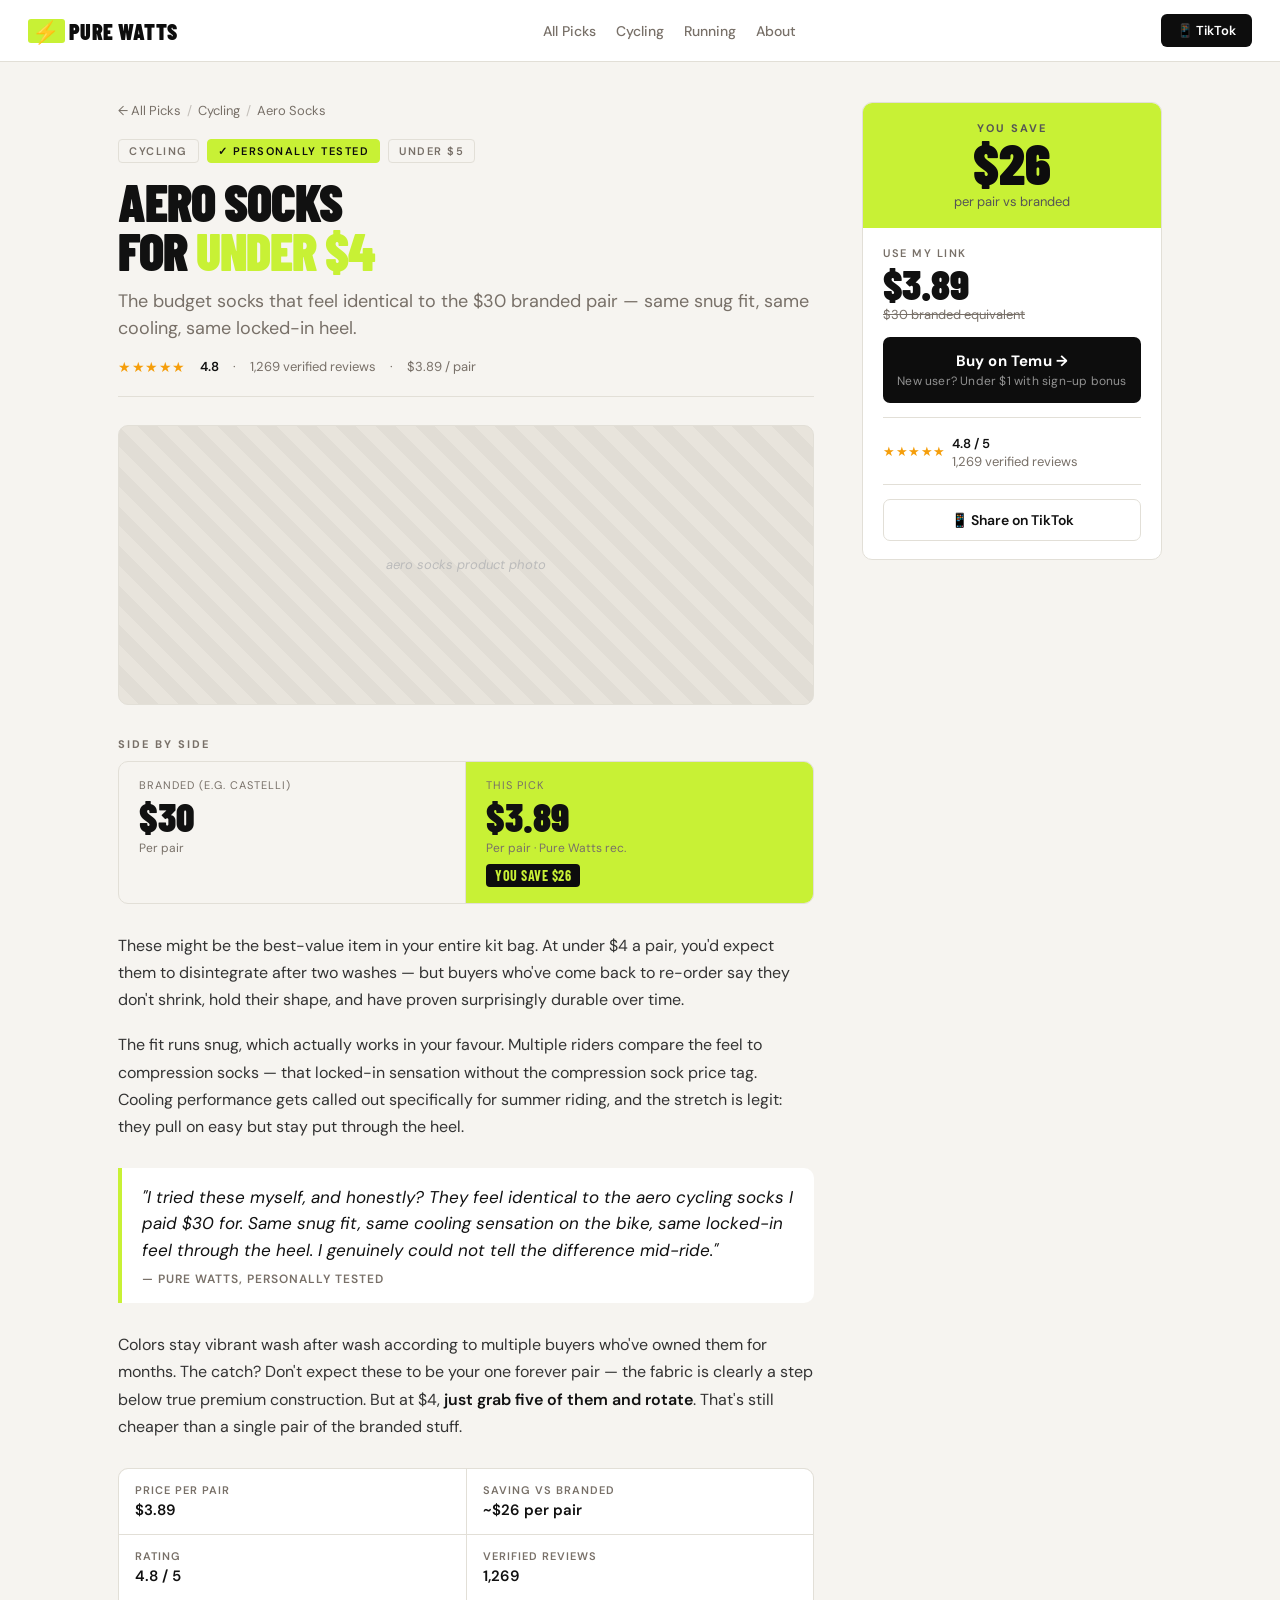
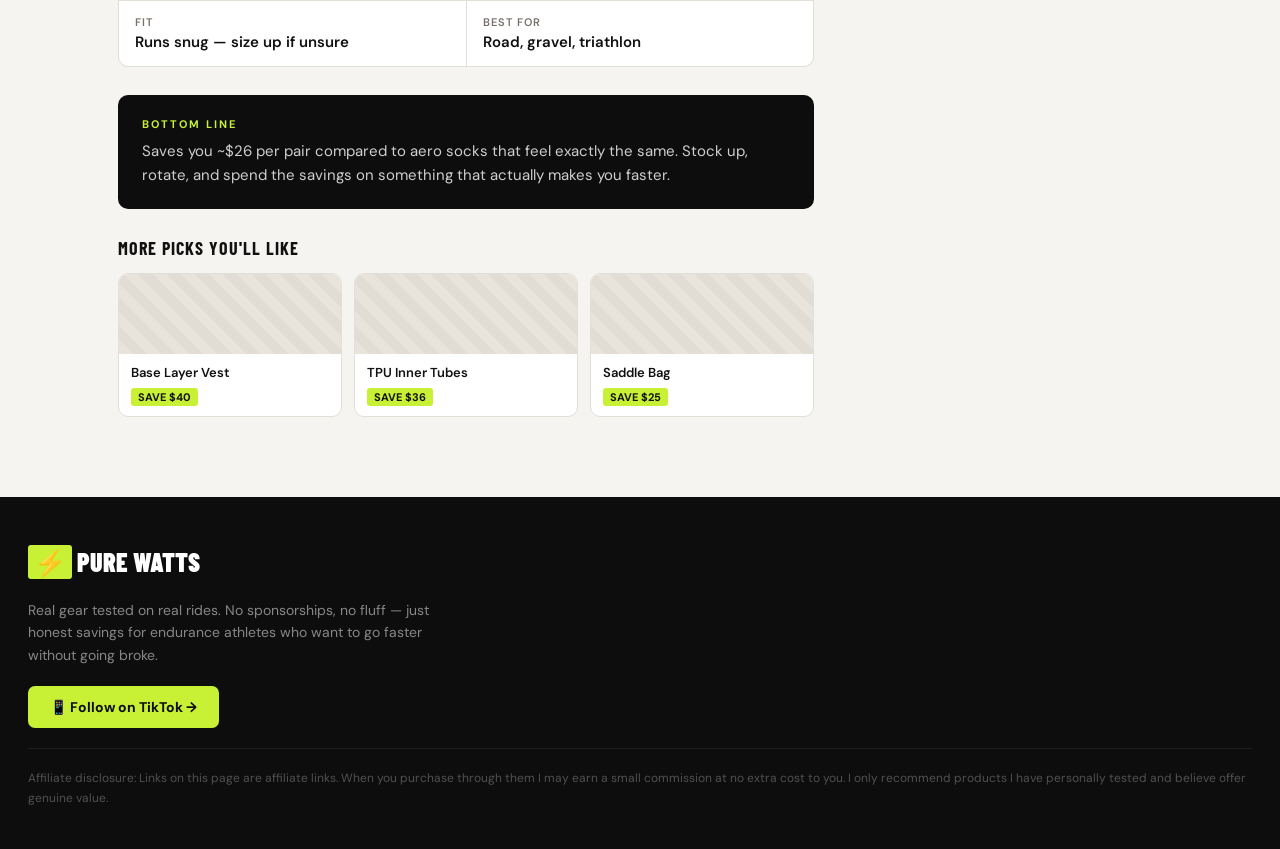
==== aero-socks.html @ f36c747b "Launch Pure Watts affiliate site with 42 tested picks - Homepage with filter pills, search bar, and " ====
<!DOCTYPE html>
<html lang="en">
<head>
<meta charset="UTF-8">
<meta name="viewport" content="width=device-width, initial-scale=1.0">
<title>Aero Socks for Under $4 — Pure Watts</title>
<meta name="description" content="The budget socks that feel identical to the $30 branded pair — same snug fit, same cooling, same locked-in heel. Personally tested by Pure Watts.">
<link rel="preconnect" href="https://fonts.googleapis.com">
<link rel="stylesheet" href="style.css">
</head>
<body>

<nav class="nav">
  <a class="logo" href="index.html">
    <span class="logo-bolt">⚡</span> PURE WATTS
  </a>
  <ul class="nav-links">
    <li><a href="index.html">All Picks</a></li>
    <li><a href="index.html?filter=cycling">Cycling</a></li>
    <li><a href="index.html?filter=running">Running</a></li>
    <li><a href="index.html#about">About</a></li>
  </ul>
  <a class="nav-tiktok" href="https://temu.to/k/erey3rug0xz" target="_blank" rel="noopener">📱 TikTok</a>
</nav>

<div class="page-wrap">

  <main class="main">

    <nav class="breadcrumb" aria-label="Breadcrumb">
      <a href="index.html">← All Picks</a>
      <span class="breadcrumb-sep">/</span>
      <a href="index.html?filter=cycling">Cycling</a>
      <span class="breadcrumb-sep">/</span>
      <span>Aero Socks</span>
    </nav>

    <div class="article-tags">
      <span class="tag">Cycling</span>
      <span class="tag tag-tested">✓ Personally Tested</span>
      <span class="tag">Under $5</span>
    </div>

    <h1 class="article-title">Aero Socks<br>for <em>Under $4</em></h1>
    <p class="article-deck">The budget socks that feel identical to the $30 branded pair — same snug fit, same cooling, same locked-in heel.</p>

    <div class="article-meta">
      <span class="meta-stars">★★★★★</span>
      <span class="meta-val">4.8</span>
      <span>·</span>
      <span>1,269 verified reviews</span>
      <span>·</span>
      <span>$3.89 / pair</span>
    </div>

    <div class="product-img" role="img" aria-label="Aero socks product photo placeholder">aero socks product photo</div>

    <p class="compare-label">Side by side</p>
    <div class="compare-grid">
      <div class="compare-cell">
        <div class="compare-cell-label">Branded (e.g. Castelli)</div>
        <div class="compare-price">$30</div>
        <div class="compare-sub">Per pair</div>
      </div>
      <div class="compare-cell">
        <div class="compare-cell-label">This pick</div>
        <div class="compare-price">$3.89</div>
        <div class="compare-sub">Per pair · Pure Watts rec.</div>
        <div class="compare-save">YOU SAVE $26</div>
      </div>
    </div>

    <div class="body-text">
      <p>These might be the best-value item in your entire kit bag. At under $4 a pair, you'd expect them to disintegrate after two washes — but buyers who've come back to re-order say they don't shrink, hold their shape, and have proven surprisingly durable over time.</p>
      <p>The fit runs snug, which actually works in your favour. Multiple riders compare the feel to compression socks — that locked-in sensation without the compression sock price tag. Cooling performance gets called out specifically for summer riding, and the stretch is legit: they pull on easy but stay put through the heel.</p>
    </div>

    <blockquote class="pull-quote">
      <p>"I tried these myself, and honestly? They feel identical to the aero cycling socks I paid $30 for. Same snug fit, same cooling sensation on the bike, same locked-in feel through the heel. I genuinely could not tell the difference mid-ride."</p>
      <cite>— Pure Watts, personally tested</cite>
    </blockquote>

    <div class="body-text">
      <p>Colors stay vibrant wash after wash according to multiple buyers who've owned them for months. The catch? Don't expect these to be your one forever pair — the fabric is clearly a step below true premium construction. But at $4, <strong>just grab five of them and rotate</strong>. That's still cheaper than a single pair of the branded stuff.</p>
    </div>

    <div class="specs-grid">
      <div class="spec-cell">
        <div class="spec-label">Price per pair</div>
        <div class="spec-val">$3.89</div>
      </div>
      <div class="spec-cell">
        <div class="spec-label">Saving vs branded</div>
        <div class="spec-val">~$26 per pair</div>
      </div>
      <div class="spec-cell">
        <div class="spec-label">Rating</div>
        <div class="spec-val">4.8 / 5</div>
      </div>
      <div class="spec-cell">
        <div class="spec-label">Verified reviews</div>
        <div class="spec-val">1,269</div>
      </div>
      <div class="spec-cell">
        <div class="spec-label">Fit</div>
        <div class="spec-val">Runs snug — size up if unsure</div>
      </div>
      <div class="spec-cell">
        <div class="spec-label">Best for</div>
        <div class="spec-val">Road, gravel, triathlon</div>
      </div>
    </div>

    <div class="verdict-box">
      <div class="verdict-label">Bottom Line</div>
      <p class="verdict-text">Saves you ~$26 per pair compared to aero socks that feel exactly the same. Stock up, rotate, and spend the savings on something that actually makes you faster.</p>
    </div>

    <p class="related-title">More Picks You'll Like</p>
    <div class="related-grid">
      <a class="related-card" href="https://temu.to/k/e6lo7odn6et" target="_blank" rel="noopener">
        <div class="related-img"></div>
        <div class="related-body">
          <div class="related-name">Base Layer Vest</div>
          <span class="related-save">SAVE $40</span>
        </div>
      </a>
      <a class="related-card" href="https://temu.to/k/ea2dkjc8mdc" target="_blank" rel="noopener">
        <div class="related-img"></div>
        <div class="related-body">
          <div class="related-name">TPU Inner Tubes</div>
          <span class="related-save">SAVE $36</span>
        </div>
      </a>
      <a class="related-card" href="https://temu.to/k/eta1sitshpa" target="_blank" rel="noopener">
        <div class="related-img"></div>
        <div class="related-body">
          <div class="related-name">Saddle Bag</div>
          <span class="related-save">SAVE $25</span>
        </div>
      </a>
    </div>

  </main>

  <aside class="sidebar">
    <div class="sidebar-save-bar">
      <div class="sidebar-save-label">You Save</div>
      <div class="sidebar-save-val">$26</div>
      <div class="sidebar-save-sub">per pair vs branded</div>
    </div>
    <div class="sidebar-body">
      <div>
        <div class="sidebar-price-label">Use my link</div>
        <div class="sidebar-price">$3.89</div>
        <div class="sidebar-branded">$30 branded equivalent</div>
      </div>
      <a class="sidebar-cta" href="https://temu.to/k/edvfnpj6epm" target="_blank" rel="noopener">
        Buy on Temu →
        <span class="sidebar-cta-note">New user? Under $1 with sign-up bonus</span>
      </a>
      <hr class="sidebar-divider">
      <div class="sidebar-stars">
        <span class="stars">★★★★★</span>
        <div>
          <span style="font-size:13px;font-weight:600;">4.8 / 5</span>
          <div class="sidebar-stars-info">1,269 verified reviews</div>
        </div>
      </div>
      <hr class="sidebar-divider">
      <a class="sidebar-share" href="https://temu.to/k/erey3rug0xz" target="_blank" rel="noopener">
        📱 Share on TikTok
      </a>
    </div>
  </aside>

</div>

<footer class="footer">
  <div class="footer-logo">
    <span class="footer-logo-bolt">⚡</span> PURE WATTS
  </div>
  <p class="footer-tagline">Real gear tested on real rides. No sponsorships, no fluff — just honest savings for endurance athletes who want to go faster without going broke.</p>
  <a class="footer-tiktok-btn" href="https://temu.to/k/erey3rug0xz" target="_blank" rel="noopener">📱 Follow on TikTok →</a>
  <p class="footer-disc">
    Affiliate disclosure: Links on this page are affiliate links. When you purchase through them I may earn a small commission at no extra cost to you. I only recommend products I have personally tested and believe offer genuine value.
  </p>
</footer>

</body>
</html>
---- style.css ----
@import url('https://fonts.googleapis.com/css2?family=Barlow+Condensed:wght@700;900&family=DM+Sans:ital,wght@0,400;0,500;0,600;1,400&display=swap');

:root {
  --bg: #f6f4f0;
  --surface: #ffffff;
  --text: #111111;
  --muted: #787068;
  --border: #e2dfd7;
  --lime: #c8f135;
  --dark: #0d0d0d;
  --radius: 10px;
  --font-head: 'Barlow Condensed', sans-serif;
  --font-body: 'DM Sans', sans-serif;
}

*, *::before, *::after { box-sizing: border-box; margin: 0; padding: 0; }
body { font-family: var(--font-body); background: var(--bg); color: var(--text); min-height: 100vh; }

/* ── NAV ─────────────────────────────────────────────────────────────── */
.nav {
  position: sticky; top: 0; z-index: 100;
  background: #fff; border-bottom: 1px solid var(--border);
  display: flex; align-items: center; justify-content: space-between;
  padding: 0 28px; height: 62px; gap: 24px;
}
.logo {
  font-family: var(--font-head); font-size: 22px; font-weight: 900;
  text-transform: uppercase; letter-spacing: 0.5px; white-space: nowrap;
  text-decoration: none; color: var(--dark); display: flex; align-items: center; gap: 4px;
}
.logo-bolt {
  background: var(--lime); padding: 1px 5px 1px 4px; border-radius: 3px; line-height: 1;
}
.nav-links { display: flex; gap: 20px; list-style: none; }
.nav-links a { text-decoration: none; font-size: 14px; font-weight: 500; color: var(--muted); transition: color .15s; }
.nav-links a:hover, .nav-links a.active { color: var(--text); }
.nav-tiktok {
  background: var(--dark); color: #fff; padding: 8px 16px; border-radius: 6px;
  font-size: 13px; font-weight: 600; text-decoration: none; white-space: nowrap;
  transition: background .15s;
}
.nav-tiktok:hover { background: #333; }

/* ── FOOTER ─────────────────────────────────────────────────────────── */
.footer {
  background: var(--dark); color: #fff; padding: 48px 28px 40px;
  display: flex; flex-direction: column; gap: 20px;
}
.footer-logo {
  font-family: var(--font-head); font-size: 26px; font-weight: 900;
  text-transform: uppercase; display: flex; align-items: center; gap: 5px;
}
.footer-logo-bolt { background: var(--lime); color: var(--dark); padding: 1px 6px; border-radius: 3px; }
.footer-tagline { font-size: 14px; color: rgba(255,255,255,.5); max-width: 440px; line-height: 1.6; }
.footer-tiktok-btn {
  display: inline-flex; align-items: center; gap: 8px;
  background: var(--lime); color: var(--dark); padding: 12px 22px; border-radius: 7px;
  font-size: 14px; font-weight: 700; text-decoration: none; align-self: flex-start;
  transition: opacity .15s;
}
.footer-tiktok-btn:hover { opacity: .85; }
.footer-disc {
  font-size: 12px; color: rgba(255,255,255,.28);
  border-top: 1px solid rgba(255,255,255,.08);
  padding-top: 20px; line-height: 1.65;
}

/* ── HOMEPAGE — HERO ─────────────────────────────────────────────────── */
.hero {
  background: var(--dark); color: #fff;
  padding: 56px 28px 48px;
}
.hero-eyebrow {
  font-size: 11px; font-weight: 600; letter-spacing: 2.5px;
  text-transform: uppercase; color: var(--lime); margin-bottom: 16px;
}
.hero-headline {
  font-family: var(--font-head); font-size: 72px; font-weight: 900;
  line-height: 0.92; text-transform: uppercase; letter-spacing: -1px;
  margin-bottom: 20px;
}
.hero-headline em { color: var(--lime); font-style: normal; }
.hero-sub {
  font-size: 16px; color: rgba(255,255,255,.6); max-width: 500px;
  line-height: 1.55; margin-bottom: 36px;
}
.hero-stats {
  display: flex; gap: 0;
  border-top: 1px solid rgba(255,255,255,.1);
  padding-top: 28px;
}
.hero-stat {
  display: flex; flex-direction: column; gap: 3px;
  padding-right: 32px; margin-right: 32px;
  border-right: 1px solid rgba(255,255,255,.1);
}
.hero-stat:last-child { border-right: none; }
.hero-stat-val {
  font-family: var(--font-head); font-size: 40px; font-weight: 900;
  color: var(--lime); line-height: 1;
}
.hero-stat-label {
  font-size: 11px; font-weight: 500; color: rgba(255,255,255,.45);
  text-transform: uppercase; letter-spacing: 1px;
}

/* ── SEARCH BAR ──────────────────────────────────────────────────────── */
.search-wrap {
  background: var(--surface); border-bottom: 1px solid var(--border);
  padding: 10px 28px;
}
.search-input {
  width: 100%; max-width: 520px; font-family: var(--font-body);
  font-size: 14px; color: var(--text);
  border: 1.5px solid var(--border); border-radius: 20px;
  padding: 9px 18px; background: var(--bg); outline: none;
  transition: border-color .15s;
}
.search-input:focus { border-color: var(--dark); background: #fff; }
.search-input::placeholder { color: #aaa; }

/* ── HOMEPAGE — FILTERS ──────────────────────────────────────────────── */
.filters-bar {
  background: var(--surface); border-bottom: 1px solid var(--border);
  padding: 0 28px; height: 54px;
  display: flex; align-items: center; gap: 8px;
  overflow-x: auto; -webkit-overflow-scrolling: touch; scrollbar-width: none;
}
.filters-bar::-webkit-scrollbar { display: none; }
.filter-pill {
  flex-shrink: 0; border: 1.5px solid var(--border); background: transparent;
  border-radius: 20px; padding: 5px 15px; font-family: var(--font-body);
  font-size: 13px; font-weight: 500; cursor: pointer; color: var(--text);
  transition: all .15s; white-space: nowrap;
}
.filter-pill.active { background: var(--dark); border-color: var(--dark); color: #fff; }
.filter-pill:hover:not(.active) { border-color: #999; }

/* ── HOMEPAGE — GRID ─────────────────────────────────────────────────── */
.section-header {
  padding: 20px 28px 14px;
  display: flex; align-items: center; justify-content: space-between; gap: 12px;
}
.section-header-left { display: flex; align-items: baseline; gap: 10px; }
.sort-select {
  font-family: var(--font-body); font-size: 13px; color: var(--text);
  border: 1.5px solid var(--border); border-radius: 20px;
  padding: 6px 14px; background: var(--surface); outline: none;
  cursor: pointer; transition: border-color .15s; flex-shrink: 0;
}
.sort-select:focus { border-color: var(--dark); }
.no-results {
  grid-column: 1 / -1; text-align: center; padding: 60px 20px;
  font-size: 15px; color: var(--muted);
}
.section-title {
  font-family: var(--font-head); font-size: 18px; font-weight: 700;
  text-transform: uppercase; letter-spacing: 1px;
}
.section-count { font-size: 13px; color: var(--muted); font-weight: 400; }

.grid {
  display: grid; grid-template-columns: repeat(3, 1fr);
  gap: 18px; padding: 0 28px 60px;
}

/* ── HOMEPAGE — CARD ─────────────────────────────────────────────────── */
.card {
  background: var(--surface); border-radius: var(--radius);
  border: 1px solid var(--border); overflow: hidden;
  display: flex; flex-direction: column;
  transition: box-shadow .2s, transform .2s;
  text-decoration: none; color: inherit;
}
.card:hover { box-shadow: 0 8px 28px rgba(0,0,0,.09); transform: translateY(-3px); }

.card-img {
  position: relative; height: 170px;
  background-color: #e8e4dc;
  background-image: repeating-linear-gradient(
    45deg, transparent, transparent 12px,
    rgba(0,0,0,.03) 12px, rgba(0,0,0,.03) 24px
  );
}
.card-img-label {
  position: absolute; bottom: 10px; left: 12px;
  font-size: 11px; color: #aaa; font-style: italic;
}
.card-badge {
  position: absolute; top: 12px; left: 12px;
  background: var(--lime); color: var(--dark);
  font-family: var(--font-head); font-size: 16px; font-weight: 900;
  padding: 3px 10px; border-radius: 5px; letter-spacing: .3px;
  text-transform: uppercase;
}
.card-tested {
  position: absolute; top: 12px; right: 12px;
  background: rgba(0,0,0,.65); color: #fff;
  font-size: 11px; font-weight: 600; padding: 3px 9px; border-radius: 4px; letter-spacing: .3px;
}
.card-source {
  position: absolute; bottom: 10px; right: 12px;
  font-size: 10px; font-weight: 700; padding: 2px 7px;
  border-radius: 3px; text-transform: uppercase; letter-spacing: .5px;
}
.card-source.temu { background: #ff6a00; color: #fff; }
.card-source.aliex { background: #e62e2e; color: #fff; }
.card-body {
  padding: 16px 18px; display: flex; flex-direction: column; gap: 8px; flex: 1;
}
.card-cat {
  font-size: 10px; font-weight: 600; text-transform: uppercase;
  letter-spacing: 1.5px; color: var(--muted);
}
.card-name { font-size: 17px; font-weight: 600; line-height: 1.2; }
.card-tagline { font-size: 13px; color: var(--muted); line-height: 1.4; font-style: italic; }
.card-stars { display: flex; align-items: center; gap: 5px; }
.stars { color: #f59e0b; font-size: 13px; letter-spacing: .5px; }
.stars-val { font-size: 13px; font-weight: 600; }
.stars-count { font-size: 12px; color: var(--muted); }
.card-pricing {
  display: flex; align-items: baseline; gap: 8px; margin-top: 2px;
}
.price-branded { font-size: 13px; color: var(--muted); text-decoration: line-through; }
.price-ours { font-size: 24px; font-weight: 700; line-height: 1; }
.card-cta {
  display: block; background: var(--dark); color: #fff; text-align: center;
  padding: 12px 16px; font-family: var(--font-body); font-size: 14px; font-weight: 600;
  border: none; cursor: pointer; border-top: 1px solid var(--border);
  transition: background .15s; text-decoration: none; letter-spacing: .2px;
}
.card-cta:hover { background: #2a2a2a; }
.card-cta-note {
  display: block; font-size: 11px; font-weight: 400;
  color: rgba(255,255,255,.55); margin-top: 1px;
}

/* ── HOMEPAGE — REFERRAL BANNER ──────────────────────────────────────── */
.referral-banner {
  background: var(--lime); margin: 0 28px 28px;
  border-radius: var(--radius); padding: 20px 24px;
  display: flex; align-items: center; justify-content: space-between; gap: 16px;
}
.referral-text { font-size: 14px; font-weight: 500; line-height: 1.5; }
.referral-text strong { font-size: 16px; display: block; font-weight: 700; }
.referral-code {
  background: var(--dark); color: var(--lime);
  font-family: monospace; font-size: 18px; font-weight: 700;
  padding: 8px 18px; border-radius: 6px; white-space: nowrap; letter-spacing: 1px;
}

/* ── ALIEXPRESS BANNER ───────────────────────────────────────────────── */
.aliex-banner {
  background: var(--dark); color: #fff;
  margin: 0 28px 18px; border-radius: var(--radius);
  padding: 24px 28px;
}
.aliex-banner-header {
  display: flex; align-items: center; justify-content: space-between;
  gap: 16px; margin-bottom: 10px; flex-wrap: wrap;
}
.aliex-banner-title {
  font-family: var(--font-head); font-size: 18px; font-weight: 700;
  text-transform: uppercase; letter-spacing: .5px; color: var(--lime);
}
.aliex-collection-btn {
  background: var(--lime); color: var(--dark);
  padding: 8px 16px; border-radius: 6px;
  font-size: 13px; font-weight: 700; text-decoration: none; white-space: nowrap;
  transition: opacity .15s;
}
.aliex-collection-btn:hover { opacity: .85; }
.aliex-banner-sub {
  font-size: 14px; color: rgba(255,255,255,.6); margin-bottom: 16px; line-height: 1.5;
}
.aliex-banner-sub strong { color: var(--lime); font-weight: 700; }
.aliex-codes {
  display: grid; grid-template-columns: repeat(4, 1fr); gap: 8px;
}
.aliex-code-row {
  background: rgba(255,255,255,.06); border-radius: 6px;
  padding: 10px 12px; display: flex; flex-direction: column; gap: 4px;
}
.aliex-code {
  font-family: monospace; font-size: 14px; font-weight: 700;
  color: var(--lime); letter-spacing: 1px;
}
.aliex-code-desc { font-size: 12px; color: rgba(255,255,255,.5); }

/* ── ARTICLE — LAYOUT ────────────────────────────────────────────────── */
.page-wrap {
  max-width: 1100px; margin: 0 auto;
  display: grid; grid-template-columns: 1fr 300px;
  gap: 0; align-items: start; padding: 40px 28px 80px;
}
.main { min-width: 0; padding-right: 48px; }

/* ── ARTICLE — BREADCRUMB ────────────────────────────────────────────── */
.breadcrumb {
  display: flex; align-items: center; gap: 6px;
  font-size: 13px; color: var(--muted); margin-bottom: 20px;
}
.breadcrumb a { color: var(--muted); text-decoration: none; }
.breadcrumb a:hover { color: var(--text); }
.breadcrumb-sep { opacity: .4; }

/* ── ARTICLE — HEADER ────────────────────────────────────────────────── */
.article-tags { display: flex; gap: 8px; margin-bottom: 14px; flex-wrap: wrap; }
.tag {
  font-size: 11px; font-weight: 600; text-transform: uppercase; letter-spacing: 1.5px;
  padding: 4px 10px; border-radius: 4px; border: 1.5px solid var(--border);
  color: var(--muted);
}
.tag-tested { background: var(--lime); border-color: var(--lime); color: var(--dark); }
.article-title {
  font-family: var(--font-head); font-size: 52px; font-weight: 900;
  line-height: .95; text-transform: uppercase; letter-spacing: -1px;
  margin-bottom: 12px;
}
.article-title em { color: var(--lime); font-style: normal; }
.article-deck {
  font-size: 18px; color: var(--muted); line-height: 1.5;
  margin-bottom: 16px; font-weight: 400;
}
.article-meta {
  display: flex; align-items: center; gap: 14px; flex-wrap: wrap;
  font-size: 13px; color: var(--muted);
  padding-bottom: 20px; border-bottom: 1px solid var(--border);
  margin-bottom: 28px;
}
.meta-stars { color: #f59e0b; letter-spacing: .5px; font-size: 14px; }
.meta-val { font-weight: 600; color: var(--text); }

/* ── ARTICLE — PRODUCT IMAGE ─────────────────────────────────────────── */
.product-img {
  width: 100%; height: 280px; border-radius: var(--radius);
  background-color: #e8e4dc;
  background-image: repeating-linear-gradient(
    45deg, transparent, transparent 14px,
    rgba(0,0,0,.03) 14px, rgba(0,0,0,.03) 28px
  );
  display: flex; align-items: center; justify-content: center;
  font-size: 13px; color: #bbb; font-style: italic;
  margin-bottom: 32px; border: 1px solid var(--border);
}

/* ── ARTICLE — COMPARISON BOX ────────────────────────────────────────── */
.compare-label {
  font-size: 11px; font-weight: 700; text-transform: uppercase;
  letter-spacing: 2px; color: var(--muted); margin-bottom: 10px;
}
.compare-grid {
  display: grid; grid-template-columns: 1fr 1fr;
  border: 1.5px solid var(--border); border-radius: var(--radius);
  overflow: hidden; margin-bottom: 28px;
}
.compare-cell { padding: 16px 20px; border-right: 1.5px solid var(--border); }
.compare-cell:last-child { border-right: none; background: var(--lime); }
.compare-cell-label { font-size: 11px; text-transform: uppercase; letter-spacing: 1px; color: var(--muted); margin-bottom: 4px; }
.compare-price { font-family: var(--font-head); font-size: 40px; font-weight: 900; line-height: 1; }
.compare-sub { font-size: 12px; color: var(--muted); margin-top: 4px; }
.compare-save {
  font-family: var(--font-head); font-size: 14px; font-weight: 700;
  background: var(--dark); color: var(--lime);
  padding: 3px 9px; border-radius: 4px; display: inline-block;
  text-transform: uppercase; letter-spacing: .5px; margin-top: 8px;
}

/* ── ARTICLE — BODY ──────────────────────────────────────────────────── */
.body-text { font-size: 16px; line-height: 1.7; color: #333; }
.body-text p { margin-bottom: 18px; }
.body-text strong { font-weight: 600; color: var(--text); }
.pull-quote {
  border-left: 4px solid var(--lime); margin: 28px 0;
  padding: 16px 20px; background: var(--surface);
  border-radius: 0 var(--radius) var(--radius) 0;
}
.pull-quote p {
  font-size: 17px; font-style: italic; line-height: 1.55;
  color: var(--text); margin: 0;
}
.pull-quote cite {
  display: block; font-size: 12px; color: var(--muted);
  font-style: normal; font-weight: 600; margin-top: 8px;
  text-transform: uppercase; letter-spacing: 1px;
}
.verdict-box {
  background: var(--dark); color: #fff;
  border-radius: var(--radius); padding: 22px 24px;
  margin: 28px 0;
}
.verdict-label {
  font-size: 11px; font-weight: 700; text-transform: uppercase;
  letter-spacing: 2px; color: var(--lime); margin-bottom: 8px;
}
.verdict-text { font-size: 15px; line-height: 1.6; color: rgba(255,255,255,.8); }
.specs-grid {
  display: grid; grid-template-columns: 1fr 1fr;
  gap: 1px; background: var(--border);
  border: 1.5px solid var(--border); border-radius: var(--radius);
  overflow: hidden; margin: 28px 0;
}
.spec-cell { background: var(--surface); padding: 14px 16px; }
.spec-label { font-size: 11px; text-transform: uppercase; letter-spacing: 1px; color: var(--muted); margin-bottom: 3px; font-weight: 600; }
.spec-val { font-size: 15px; font-weight: 600; }

/* ── ARTICLE — RELATED ───────────────────────────────────────────────── */
.related-title {
  font-family: var(--font-head); font-size: 18px; font-weight: 700;
  text-transform: uppercase; letter-spacing: 1px; margin-bottom: 14px;
}
.related-grid { display: grid; grid-template-columns: repeat(3, 1fr); gap: 12px; }
.related-card {
  border: 1px solid var(--border); border-radius: var(--radius);
  background: var(--surface); overflow: hidden;
  text-decoration: none; color: inherit; transition: box-shadow .2s;
}
.related-card:hover { box-shadow: 0 4px 16px rgba(0,0,0,.08); }
.related-img {
  height: 80px; background-color: #e8e4dc;
  background-image: repeating-linear-gradient(
    45deg, transparent, transparent 10px,
    rgba(0,0,0,.03) 10px, rgba(0,0,0,.03) 20px
  );
}
.related-body { padding: 10px 12px; }
.related-name { font-size: 13px; font-weight: 600; margin-bottom: 4px; }
.related-save {
  font-size: 11px; font-weight: 700; background: var(--lime);
  padding: 2px 7px; border-radius: 3px; display: inline-block; text-transform: uppercase;
}

/* ── ARTICLE — SIDEBAR ───────────────────────────────────────────────── */
.sidebar {
  position: sticky; top: 80px;
  border: 1.5px solid var(--border); border-radius: var(--radius);
  background: var(--surface); overflow: hidden;
}
.sidebar-save-bar {
  background: var(--lime); padding: 18px 20px; text-align: center;
}
.sidebar-save-label { font-size: 11px; font-weight: 700; text-transform: uppercase; letter-spacing: 2px; color: #555; }
.sidebar-save-val {
  font-family: var(--font-head); font-size: 56px; font-weight: 900;
  line-height: 1; color: var(--dark);
}
.sidebar-save-sub { font-size: 13px; color: #555; margin-top: 2px; }
.sidebar-body { padding: 18px 20px; display: flex; flex-direction: column; gap: 14px; }
.sidebar-price-label { font-size: 11px; text-transform: uppercase; letter-spacing: 1.5px; color: var(--muted); font-weight: 600; }
.sidebar-price {
  font-family: var(--font-head); font-size: 42px; font-weight: 900;
  line-height: 1; margin-top: 2px;
}
.sidebar-branded { font-size: 13px; color: var(--muted); text-decoration: line-through; margin-top: 2px; }
.sidebar-cta {
  display: block; background: var(--dark); color: #fff; text-align: center;
  padding: 14px; border-radius: 7px; font-size: 15px; font-weight: 700;
  text-decoration: none; transition: background .15s; letter-spacing: .2px;
}
.sidebar-cta:hover { background: #2a2a2a; }
.sidebar-cta-note { font-size: 12px; font-weight: 400; color: rgba(255,255,255,.55); display: block; margin-top: 2px; }
.sidebar-divider { border: none; border-top: 1px solid var(--border); }
.sidebar-stars { display: flex; align-items: center; gap: 6px; }
.sidebar-stars .stars { color: #f59e0b; letter-spacing: .5px; }
.sidebar-stars-info { font-size: 13px; color: var(--muted); }
.sidebar-share {
  display: block; text-align: center; padding: 11px;
  border: 1.5px solid var(--border); border-radius: 7px;
  font-size: 14px; font-weight: 600; text-decoration: none; color: var(--text);
  transition: border-color .15s;
}
.sidebar-share:hover { border-color: #999; }

/* ── RESPONSIVE ──────────────────────────────────────────────────────── */
@media (max-width: 960px) {
  .grid { grid-template-columns: repeat(2, 1fr); }
  .nav-links { display: none; }
  .hero-headline { font-size: 56px; }
  .aliex-codes { grid-template-columns: repeat(2, 1fr); }
}
@media (max-width: 860px) {
  .page-wrap { grid-template-columns: 1fr; padding: 28px 16px 60px; }
  .main { padding-right: 0; margin-bottom: 32px; }
  .article-title { font-size: 40px; }
  .nav { padding: 0 16px; }
  .related-grid { grid-template-columns: 1fr 1fr; }
  .sidebar { position: static; }
}
@media (max-width: 600px) {
  .grid { grid-template-columns: 1fr; padding: 0 16px 40px; }
  .nav { padding: 0 16px; }
  .hero { padding: 36px 16px 36px; }
  .hero-headline { font-size: 46px; letter-spacing: -0.5px; }
  .hero-sub { font-size: 15px; }
  .hero-stats { flex-wrap: wrap; gap: 20px; }
  .hero-stat { border-right: none; padding-right: 0; margin-right: 0; }
  .filters-bar { padding: 0 16px; }
  .section-header { padding: 20px 16px 12px; }
  .referral-banner { margin: 0 16px 24px; flex-direction: column; align-items: flex-start; }
  .aliex-banner { margin: 0 16px 18px; padding: 20px 16px; }
  .aliex-codes { grid-template-columns: repeat(2, 1fr); }
  .search-wrap { padding: 10px 16px; }
  .section-header { padding: 16px 16px 10px; }
  .footer { padding: 40px 16px 32px; }
}
@media (max-width: 480px) {
  .article-title { font-size: 34px; }
  .related-grid { grid-template-columns: 1fr; }
  .compare-price { font-size: 32px; }
  .sidebar-save-val { font-size: 44px; }
}
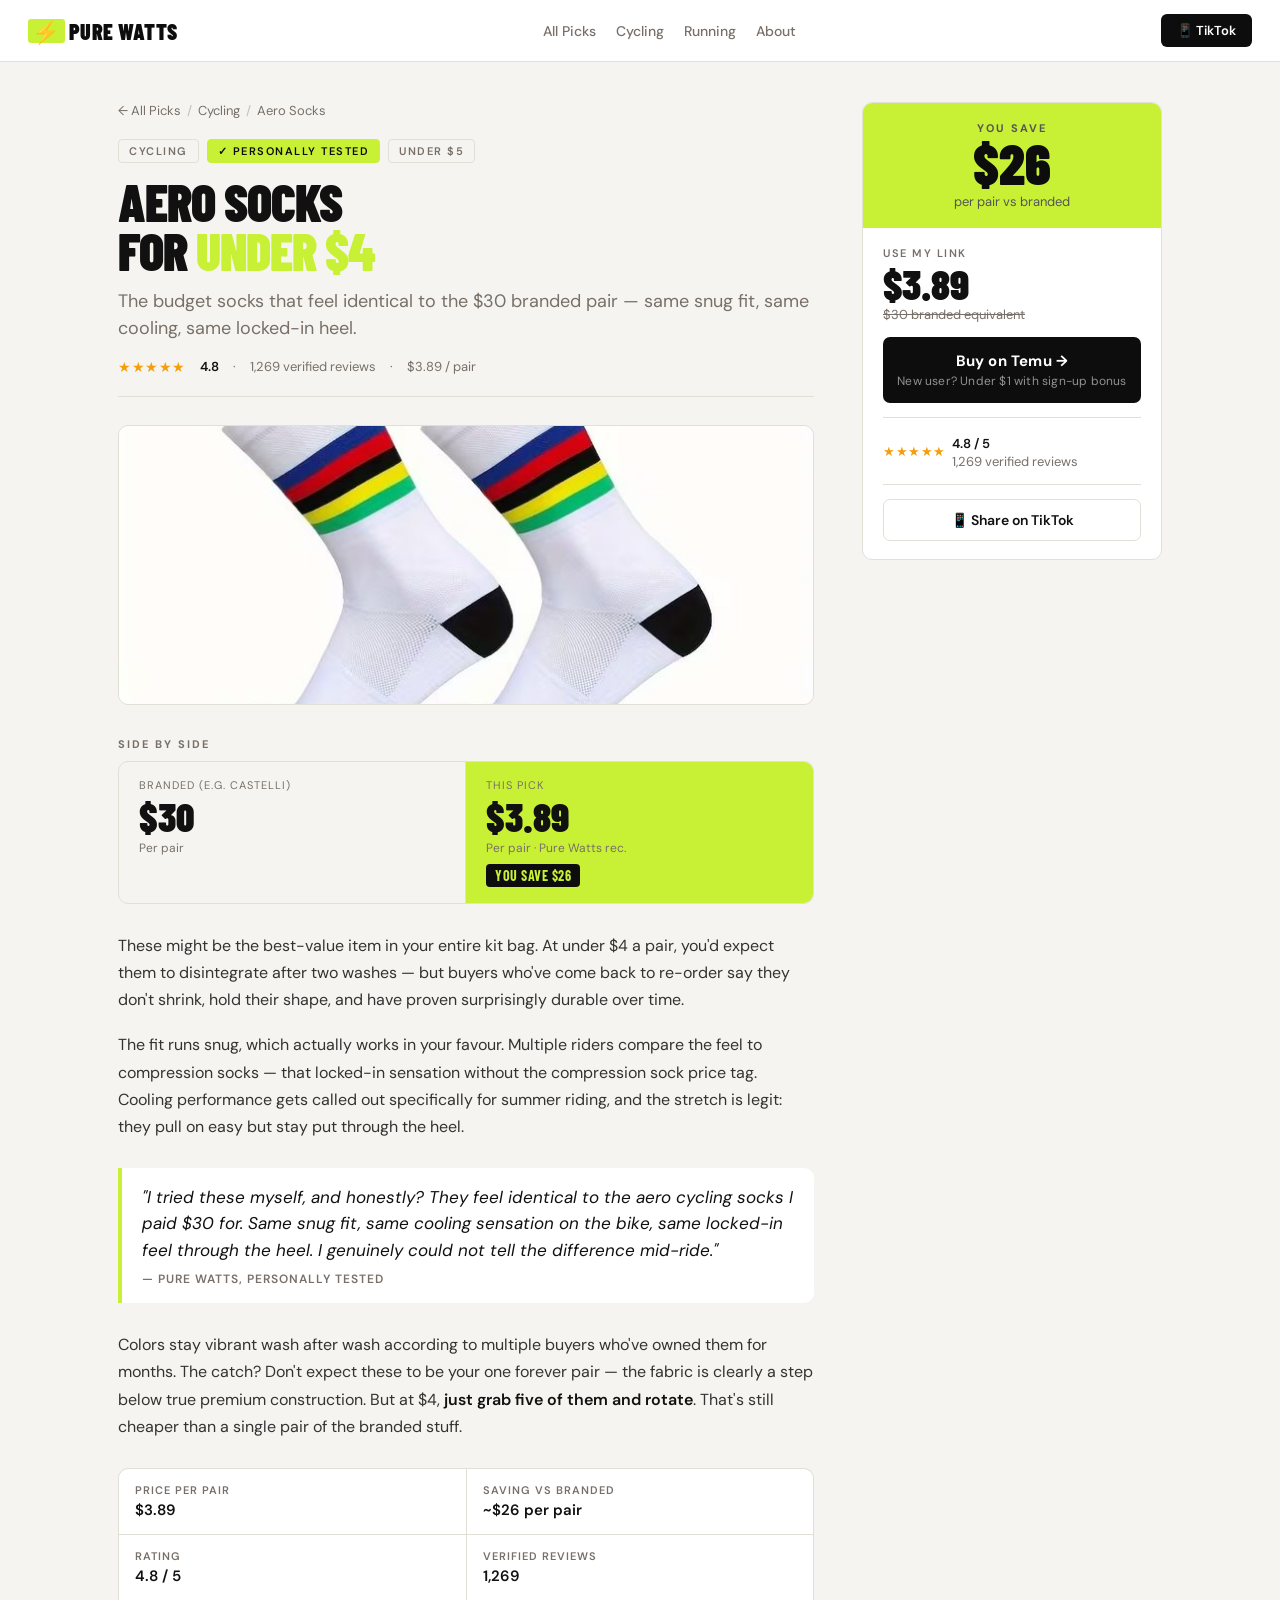
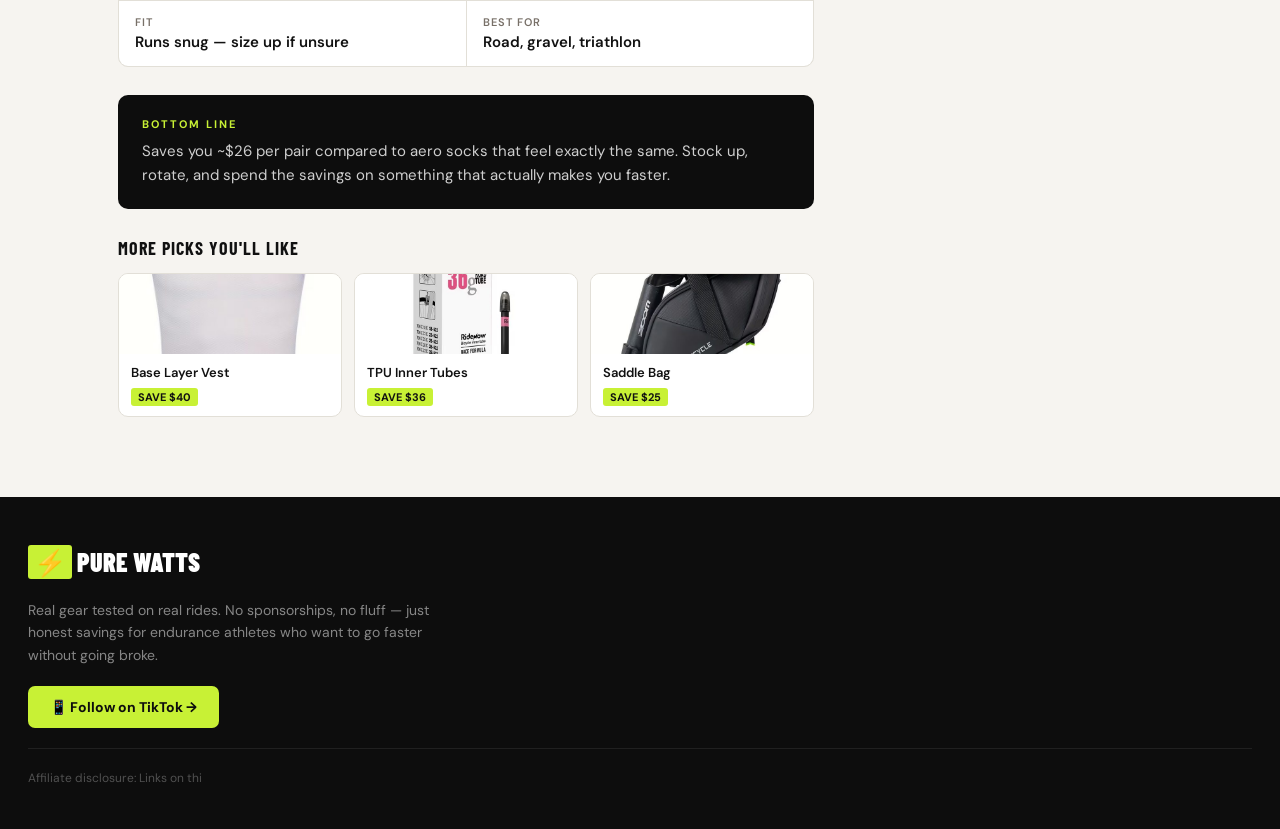
==== commit ae19961d: "Add product photos to article pages (review template + aero socks)" ====
--- a/aero-socks.html
+++ b/aero-socks.html
@@ -53,7 +53,7 @@
       <span>$3.89 / pair</span>
     </div>
 
-    <div class="product-img" role="img" aria-label="Aero socks product photo placeholder">aero socks product photo</div>
+    <div class="product-img" role="img" aria-label="Aero socks product photo"><img src="images/aero-socks.jpg" alt="Aero Socks" loading="lazy"></div>
 
     <p class="compare-label">Side by side</p>
     <div class="compare-grid">
@@ -119,21 +119,21 @@
     <p class="related-title">More Picks You'll Like</p>
     <div class="related-grid">
       <a class="related-card" href="https://temu.to/k/e6lo7odn6et" target="_blank" rel="noopener">
-        <div class="related-img"></div>
+        <div class="related-img"><img src="images/base-layer.jpg" alt="Base Layer Vest" loading="lazy"></div>
         <div class="related-body">
           <div class="related-name">Base Layer Vest</div>
           <span class="related-save">SAVE $40</span>
         </div>
       </a>
       <a class="related-card" href="https://temu.to/k/ea2dkjc8mdc" target="_blank" rel="noopener">
-        <div class="related-img"></div>
+        <div class="related-img"><img src="images/tpu-tube.jpg" alt="TPU Inner Tubes" loading="lazy"></div>
         <div class="related-body">
           <div class="related-name">TPU Inner Tubes</div>
           <span class="related-save">SAVE $36</span>
         </div>
       </a>
       <a class="related-card" href="https://temu.to/k/eta1sitshpa" target="_blank" rel="noopener">
-        <div class="related-img"></div>
+        <div class="related-img"><img src="images/saddle-bag.jpg" alt="Saddle Bag" loading="lazy"></div>
         <div class="related-body">
           <div class="related-name">Saddle Bag</div>
           <span class="related-save">SAVE $25</span>
@@ -183,9 +183,4 @@
   <p class="footer-tagline">Real gear tested on real rides. No sponsorships, no fluff — just honest savings for endurance athletes who want to go faster without going broke.</p>
   <a class="footer-tiktok-btn" href="https://temu.to/k/erey3rug0xz" target="_blank" rel="noopener">📱 Follow on TikTok →</a>
   <p class="footer-disc">
-    Affiliate disclosure: Links on this page are affiliate links. When you purchase through them I may earn a small commission at no extra cost to you. I only recommend products I have personally tested and believe offer genuine value.
-  </p>
-</footer>
-
-</body>
-</html>
+    Affiliate disclosure: Links on thi
--- a/style.css
+++ b/style.css
@@ -181,6 +181,12 @@
     45deg, transparent, transparent 12px,
     rgba(0,0,0,.03) 12px, rgba(0,0,0,.03) 24px
   );
+  overflow: hidden;
+}
+.card-img-photo {
+  position: absolute; inset: 0;
+  width: 100%; height: 100%;
+  object-fit: cover;
 }
 .card-img-label {
   position: absolute; bottom: 10px; left: 12px;
@@ -342,6 +348,10 @@
   display: flex; align-items: center; justify-content: center;
   font-size: 13px; color: #bbb; font-style: italic;
   margin-bottom: 32px; border: 1px solid var(--border);
+  overflow: hidden; position: relative;
+}
+.product-img img {
+  width: 100%; height: 100%; object-fit: cover;
 }
 
 /* ── ARTICLE — COMPARISON BOX ────────────────────────────────────────── */
@@ -422,6 +432,10 @@
     45deg, transparent, transparent 10px,
     rgba(0,0,0,.03) 10px, rgba(0,0,0,.03) 20px
   );
+  overflow: hidden; position: relative;
+}
+.related-img img {
+  width: 100%; height: 100%; object-fit: cover; display: block;
 }
 .related-body { padding: 10px 12px; }
 .related-name { font-size: 13px; font-weight: 600; margin-bottom: 4px; }
@@ -501,11 +515,4 @@
   .aliex-codes { grid-template-columns: repeat(2, 1fr); }
   .search-wrap { padding: 10px 16px; }
   .section-header { padding: 16px 16px 10px; }
-  .footer { padding: 40px 16px 32px; }
-}
-@media (max-width: 480px) {
-  .article-title { font-size: 34px; }
-  .related-grid { grid-template-columns: 1fr; }
-  .compare-price { font-size: 32px; }
-  .sidebar-save-val { font-size: 44px; }
-}
+  
